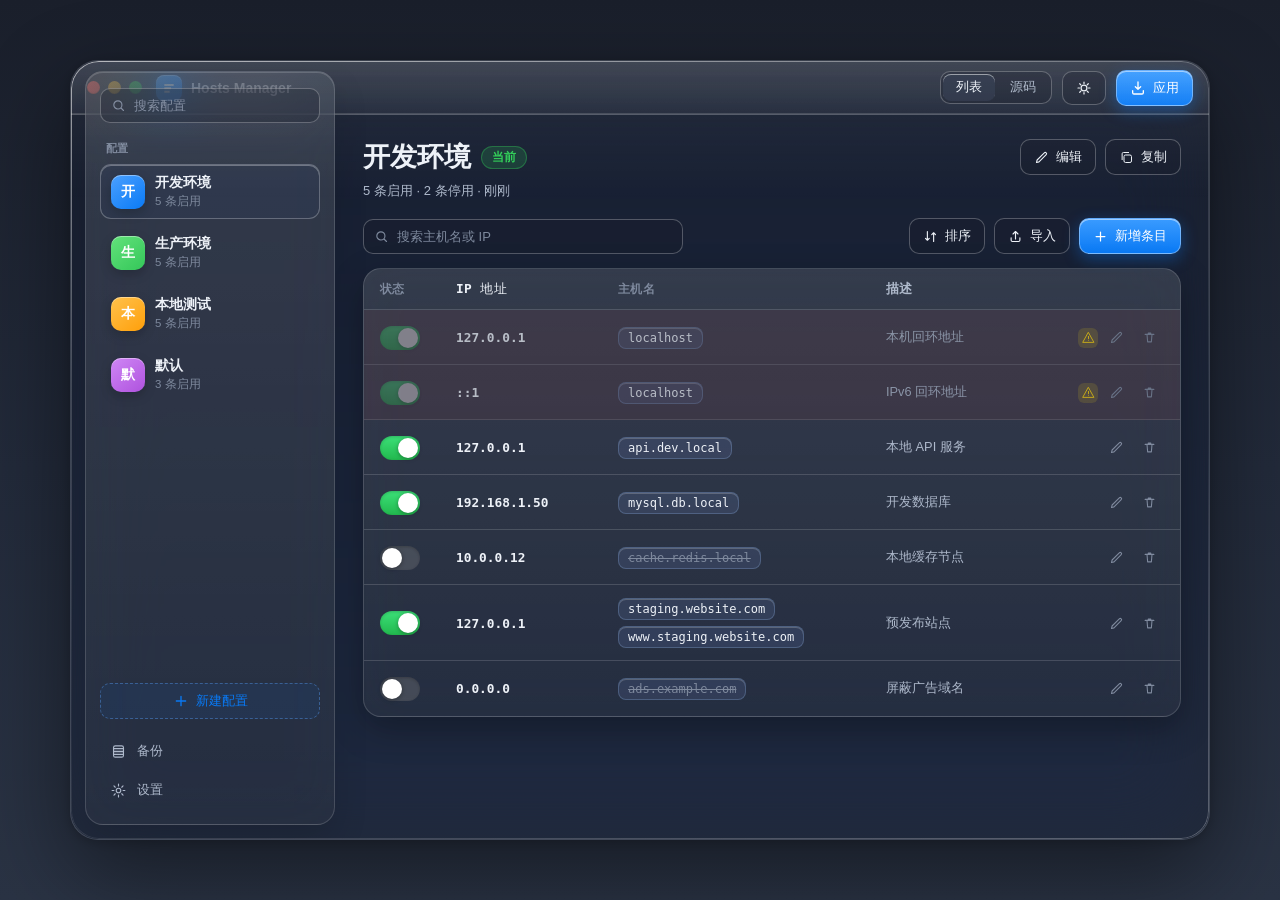
==== design/index.html @ 239b96df "2" ====
<!DOCTYPE html>
<html lang="zh-CN">
<head>
<meta charset="UTF-8">
<meta name="viewport" content="width=device-width, initial-scale=1.0">
<title>Hosts Manager</title>
<link rel="stylesheet" href="styles.css">
</head>
<body>
  <div class="desktop" id="desktop">
    <div class="window" id="window">
      <header class="toolbar glass" id="toolbar">
        <div class="traffic">
          <span class="dot close"></span>
          <span class="dot minimize"></span>
          <span class="dot zoom"></span>
        </div>
        <div class="toolbar-title">
          <span class="app-mark" aria-hidden="true">
            <svg viewBox="0 0 24 24" width="16" height="16"><path fill="currentColor" d="M5 6h14v3H5zM5 11h10v3H5zM5 16h8v3H5z"/></svg>
          </span>
          <span class="title-text" data-i18n="title">Hosts Manager</span>
        </div>
        <div class="toolbar-actions">
          <div class="seg" id="editModeSeg" role="tablist">
            <button class="seg-btn active" data-mode="list" role="tab" data-i18n="list">列表</button>
            <button class="seg-btn" data-mode="source" role="tab" data-i18n="source">源码</button>
          </div>
          <button class="btn btn-ghost" id="toggleThemeBtn" title="Appearance">
            <svg viewBox="0 0 24 24" width="16" height="16" class="ic"><circle cx="12" cy="12" r="4.4" fill="none" stroke="currentColor" stroke-width="1.8"/><path d="M12 3v2.2M12 18.8V21M3 12h2.2M18.8 12H21M5.6 5.6l1.6 1.6M16.8 16.8l1.6 1.6M18.4 5.6l-1.6 1.6M7.2 16.8l-1.6 1.6" stroke="currentColor" stroke-width="1.8" stroke-linecap="round"/></svg>
          </button>
          <button class="btn btn-primary" id="applyBtn">
            <svg viewBox="0 0 24 24" width="16" height="16" class="ic"><path d="M12 3v11m0 0l-4-4m4 4l4-4" fill="none" stroke="currentColor" stroke-width="2" stroke-linecap="round" stroke-linejoin="round"/><path d="M4 16v3a2 2 0 0 0 2 2h12a2 2 0 0 0 2-2v-3" fill="none" stroke="currentColor" stroke-width="2" stroke-linecap="round"/></svg>
            <span data-i18n="apply">应用</span>
          </button>
        </div>
      </header>

      <div class="body">
        <aside class="sidebar glass" id="sidebar">
          <div class="search-wrap">
            <svg viewBox="0 0 24 24" width="15" height="15" class="search-ic"><circle cx="11" cy="11" r="6.5" fill="none" stroke="currentColor" stroke-width="1.8"/><path d="M16 16l4 4" stroke="currentColor" stroke-width="1.8" stroke-linecap="round"/></svg>
            <input type="text" id="profileSearch" class="search-input" data-i18n-ph="searchProfile" placeholder="搜索配置" autocomplete="off">
          </div>

          <div class="sidebar-label" data-i18n="profiles">配置</div>
          <div class="profile-list" id="profileList"></div>

          <button class="btn btn-ghost btn-new" id="newProfileBtn">
            <svg viewBox="0 0 24 24" width="16" height="16" class="ic"><path d="M12 5v14M5 12h14" stroke="currentColor" stroke-width="2" stroke-linecap="round"/></svg>
            <span data-i18n="newProfile">新建配置</span>
          </button>

          <nav class="sidebar-nav" id="sidebarNav">
            <button class="nav-item" data-view="backups">
              <svg viewBox="0 0 24 24" width="17" height="17" class="ic"><path d="M5 8h14M5 12h14M5 16h14" stroke="currentColor" stroke-width="1.8" stroke-linecap="round"/><rect x="5" y="4" width="14" height="16" rx="2.5" fill="none" stroke="currentColor" stroke-width="1.6"/></svg>
              <span data-i18n="backups">备份</span>
            </button>
            <button class="nav-item" data-view="settings">
              <svg viewBox="0 0 24 24" width="17" height="17" class="ic"><circle cx="12" cy="12" r="3.2" fill="none" stroke="currentColor" stroke-width="1.6"/><path d="M12 3v2.5M12 18.5V21M3 12h2.5M18.5 12H21M5.6 5.6l1.8 1.8M16.6 16.6l1.8 1.8M18.4 5.6l-1.8 1.8M7.4 16.6l-1.8 1.8" stroke="currentColor" stroke-width="1.6" stroke-linecap="round"/></svg>
              <span data-i18n="settings">设置</span>
            </button>
          </nav>
        </aside>

        <main class="content" id="content">
          <div class="view" id="view-profiles">
            <section class="profile-head">
              <div class="head-info">
                <div class="head-title-row">
                  <h1 id="profileName">开发环境</h1>
                  <span class="badge badge-active" id="activeBadge">当前</span>
                </div>
                <p class="head-sub" id="profileMeta">6 条启用 · 2 条停用</p>
              </div>
              <div class="head-actions">
                <button class="btn btn-ghost" id="editProfileBtn">
                  <svg viewBox="0 0 24 24" width="15" height="15" class="ic"><path d="M4 20l1-4L16.5 4.5a2.1 2.1 0 0 1 3 3L8 19l-4 1z" fill="none" stroke="currentColor" stroke-width="1.7" stroke-linejoin="round"/></svg>
                  <span data-i18n="edit">编辑</span>
                </button>
                <button class="btn btn-ghost" id="duplicateProfileBtn">
                  <svg viewBox="0 0 24 24" width="15" height="15" class="ic"><rect x="8" y="8" width="12" height="12" rx="2.5" fill="none" stroke="currentColor" stroke-width="1.6"/><path d="M5 16V6a2 2 0 0 1 2-2h9" fill="none" stroke="currentColor" stroke-width="1.6"/></svg>
                  <span data-i18n="duplicate">复制</span>
                </button>
              </div>
            </section>

            <div class="list-toolbar">
              <div class="search-wrap search-inline">
                <svg viewBox="0 0 24 24" width="15" height="15" class="search-ic"><circle cx="11" cy="11" r="6.5" fill="none" stroke="currentColor" stroke-width="1.8"/><path d="M16 16l4 4" stroke="currentColor" stroke-width="1.8" stroke-linecap="round"/></svg>
                <input type="text" id="entrySearch" class="search-input" data-i18n-ph="searchEntry" placeholder="搜索主机名或 IP" autocomplete="off">
              </div>
              <div class="list-actions">
                <button class="btn btn-ghost" id="sortBtn" title="Sort">
                  <svg viewBox="0 0 24 24" width="15" height="15" class="ic"><path d="M7 4v14m0 0l-3-3m3 3l3-3M17 20V6m0 0l-3 3m3-3l3 3" stroke="currentColor" stroke-width="1.8" stroke-linecap="round" stroke-linejoin="round"/></svg>
                  <span data-i18n="sort">排序</span>
                </button>
                <button class="btn btn-ghost" id="importBtn" title="Import">
                  <svg viewBox="0 0 24 24" width="15" height="15" class="ic"><path d="M12 16V4m0 0L8 8m4-4l4 4M5 14v4a2 2 0 0 0 2 2h10a2 2 0 0 0 2-2v-4" fill="none" stroke="currentColor" stroke-width="1.8" stroke-linecap="round" stroke-linejoin="round"/></svg>
                  <span data-i18n="import">导入</span>
                </button>
                <button class="btn btn-primary" id="addEntryBtn">
                  <svg viewBox="0 0 24 24" width="15" height="15" class="ic"><path d="M12 5v14M5 12h14" stroke="currentColor" stroke-width="2" stroke-linecap="round"/></svg>
                  <span data-i18n="addEntry">新增条目</span>
                </button>
              </div>
            </div>

            <div class="entry-table glass" id="entryTable">
              <div class="table-head">
                <span class="col-state" data-i18n="colState">状态</span>
                <span class="col-ip" data-i18n="colIP">IP 地址</span>
                <span class="col-host" data-i18n="colHost">主机名</span>
                <span class="col-desc" data-i18n="colDesc">描述</span>
                <span class="col-actions"></span>
              </div>
              <div class="table-body" id="entryRows"></div>
              <div class="empty-state" id="emptyProfile" hidden>
                <div class="empty-icon">
                  <svg viewBox="0 0 24 24" width="26" height="26"><path d="M4 7h16M4 12h10M4 17h8" stroke="currentColor" stroke-width="1.8" stroke-linecap="round"/></svg>
                </div>
                <p data-i18n="emptyProfile">此配置暂无条目</p>
                <p class="empty-hint" data-i18n="emptyProfileHint">点击“新增条目”开始添加</p>
              </div>
              <div class="empty-state" id="emptySearch" hidden>
                <div class="empty-icon">
                  <svg viewBox="0 0 24 24" width="26" height="26"><circle cx="11" cy="11" r="6.5" fill="none" stroke="currentColor" stroke-width="1.8"/><path d="M16 16l4 4" stroke="currentColor" stroke-width="1.8" stroke-linecap="round"/></svg>
                </div>
                <p data-i18n="emptySearch">没有匹配的条目</p>
                <p class="empty-hint" data-i18n="emptySearchHint">换个关键词试试</p>
              </div>
            </div>

            <div class="entry-editor glass" id="sourceView" hidden>
              <div class="editor-toolbar">
                <span class="editor-title" data-i18n="sourcePreview">/etc/hosts 预览</span>
                <div class="editor-actions">
                  <button class="btn btn-ghost" id="commentBtn" data-i18n="comment">注释</button>
                  <button class="btn btn-ghost" id="uncommentBtn" data-i18n="uncomment">取消注释</button>
                </div>
              </div>
              <textarea id="sourceArea" class="source-area" spellcheck="false"></textarea>
              <div class="editor-foot">
                <span id="sourceMeta">0 条启用 · 0 条注释</span>
                <span class="mono-hint" data-i18n="backupHint">写入前会自动备份当前 hosts 文件</span>
              </div>
            </div>
          </div>

          <div class="view" id="view-backups" hidden>
            <section class="page-head">
              <h1 data-i18n="backupsTitle">备份</h1>
              <p data-i18n="backupsSub">每次写入前自动生成时间戳备份，可预览并还原。</p>
            </section>
            <div class="backup-list" id="backupList"></div>
          </div>

          <div class="view" id="view-settings" hidden>
            <section class="page-head">
              <h1 data-i18n="settingsTitle">设置</h1>
              <p data-i18n="settingsSub">管理默认行为、外观与备份策略。</p>
            </section>
            <div class="settings-group glass">
              <div class="setting-row">
                <div><div class="setting-name" data-i18n="defaultProfile">默认配置</div><div class="setting-desc" data-i18n="defaultProfileDesc">启动时选中的配置</div></div>
                <select id="setDefaultProfile" class="select"></select>
              </div>
              <div class="setting-row">
                <div><div class="setting-name" data-i18n="startup">启动行为</div><div class="setting-desc" data-i18n="startupDesc">打开 App 时的默认视图</div></div>
                <select id="setStartupView" class="select"></select>
              </div>
              <div class="setting-row">
                <div><div class="setting-name" data-i18n="retention">备份保留数量</div><div class="setting-desc" data-i18n="retentionDesc">超过数量后自动清理旧备份</div></div>
                <div class="stepper">
                  <button class="stepper-btn" data-step="-1">−</button>
                  <span id="retentionVal">30</span>
                  <button class="stepper-btn" data-step="1">+</button>
                </div>
              </div>
              <div class="setting-row">
                <div><div class="setting-name" data-i18n="lang">界面语言</div><div class="setting-desc" data-i18n="langDesc">中文 / English</div></div>
                <div class="seg" id="langSeg">
                  <button class="seg-btn active" data-lang="system" data-i18n="auto">自动</button>
                  <button class="seg-btn" data-lang="zh">中文</button>
                  <button class="seg-btn" data-lang="en">EN</button>
                </div>
              </div>
              <div class="setting-row">
                <div><div class="setting-name" data-i18n="appearance">外观</div><div class="setting-desc" data-i18n="appearanceDesc">亮色、暗色或跟随系统</div></div>
                <div class="seg" id="themeSeg">
                  <button class="seg-btn" data-theme="auto" data-i18n="auto">自动</button>
                  <button class="seg-btn" data-theme="light" data-i18n="light">浅色</button>
                  <button class="seg-btn active" data-theme="dark" data-i18n="dark">深色</button>
                </div>
              </div>
            </div>
          </div>
        </main>
      </div>
    </div>

    <div class="modal-backdrop" id="modalBackdrop" hidden>
      <div class="modal glass" role="dialog" aria-modal="true">
        <div class="modal-head">
          <h2 id="modalTitle">应用配置</h2>
          <button class="modal-close" id="modalClose">
            <svg viewBox="0 0 24 24" width="16" height="16"><path d="M6 6l12 12M18 6L6 18" stroke="currentColor" stroke-width="1.9" stroke-linecap="round"/></svg>
          </button>
        </div>
        <div class="modal-body" id="modalBody"></div>
        <div class="modal-foot" id="modalFoot"></div>
      </div>
    </div>

    <div class="toast" id="toast" hidden></div>
  </div>

<script src="app.js"></script>
</body>
</html>
---- design/styles.css ----
:root{
  --r-window: 28px;
  --r-panel: 18px;
  --r-item: 11px;
  --accent:#0a7af5;
  --accent-2:#4aa0ff;
  --green:#30d158;
  --amber:#ffd60a;
  --red:#ff453a;
  --gray:#8e8e93;
}

body[data-theme="light"]{
  --glass:rgba(255,255,255,.5);
  --glass-strong:rgba(255,255,255,.66);
  --glass-soft:rgba(255,255,255,.3);
  --border:rgba(255,255,255,.55);
  --border-strong:rgba(18,26,42,.14);
  --text:#1b1f27;
  --text-2:#4f5a6b;
  --text-3:#8a93a3;
  --row-hover:rgba(18,26,42,.05);
  --chip:rgba(235,240,250,.85);
  --chip-border:rgba(120,150,200,.28);
  --mono-bg:rgba(20,28,45,.03);
  --skeleton:rgba(40,60,100,.12);
  --desktop:linear-gradient(180deg,#e8eef7 0%,#d4dded 52%,#c7d3e6 100%);
  --rim:linear-gradient(165deg,rgba(255,255,255,.95),rgba(255,255,255,.3) 30%,rgba(255,255,255,.07) 62%,rgba(255,255,255,.45));
  --glare:rgba(255,255,255,.7);
  --shadow:0 30px 80px rgba(20,30,50,.22), 0 2px 10px rgba(20,30,50,.08);
  --shadow-soft:0 10px 30px rgba(20,30,50,.12);
}

body[data-theme="dark"]{
  --glass:rgba(36,44,60,.5);
  --glass-strong:rgba(48,58,80,.64);
  --glass-soft:rgba(24,30,42,.36);
  --border:rgba(255,255,255,.15);
  --border-strong:rgba(255,255,255,.26);
  --text:#eef2f8;
  --text-2:#aeb9cb;
  --text-3:#7f8a9e;
  --row-hover:rgba(255,255,255,.06);
  --chip:rgba(120,150,220,.15);
  --chip-border:rgba(160,200,255,.24);
  --mono-bg:rgba(0,0,0,.28);
  --skeleton:rgba(255,255,255,.09);
  --desktop:linear-gradient(180deg,#1a1f2b 0%,#222a3a 52%,#2a3344 100%);
  --rim:linear-gradient(165deg,rgba(255,255,255,.6),rgba(255,255,255,.18) 30%,rgba(255,255,255,.04) 62%,rgba(255,255,255,.28));
  --glare:rgba(255,255,255,.16);
  --shadow:0 34px 90px rgba(0,0,0,.45), 0 2px 12px rgba(0,0,0,.2);
  --shadow-soft:0 12px 34px rgba(0,0,0,.3);
}

*{box-sizing:border-box;margin:0;padding:0}
[hidden]{display:none !important}
html,body{height:100%}
body{
  font-family:-apple-system,BlinkMacSystemFont,"SF Pro Text","PingFang SC","Helvetica Neue",sans-serif;
  color:var(--text);
  letter-spacing:0;
  -webkit-font-smoothing:antialiased;
  overflow:hidden;
}

.desktop{
  height:100vh;
  display:flex;
  align-items:center;
  justify-content:center;
  padding:34px 40px;
  background:var(--desktop);
}

.window{
  position:relative;
  width:min(1140px,100%);
  height:min(780px,calc(100vh - 68px));
  display:flex;
  flex-direction:column;
  border-radius:var(--r-window);
  background:var(--glass-soft);
  box-shadow:var(--shadow), inset 0 1px 0 var(--glare);
  border:1px solid var(--border);
  overflow:hidden;
  backdrop-filter:blur(44px) saturate(1.6);
  -webkit-backdrop-filter:blur(44px) saturate(1.6);
}
.window::before{
  content:"";
  position:absolute;inset:0;border-radius:inherit;padding:1px;
  background:var(--rim);
  -webkit-mask:linear-gradient(#000 0 0) content-box, linear-gradient(#000 0 0);
  -webkit-mask-composite:xor;
  mask:linear-gradient(#000 0 0) content-box, linear-gradient(#000 0 0);
  mask-composite:exclude;
  pointer-events:none;z-index:8;
}
.window::after{
  content:"";
  position:absolute;inset:0;border-radius:inherit;
  background:linear-gradient(180deg,var(--glare),transparent 18%);
  opacity:.4;pointer-events:none;z-index:7;
}
.window > *{position:relative;z-index:1}

.glass{
  background:
    linear-gradient(180deg,rgba(255,255,255,.10),rgba(255,255,255,.03)),
    var(--glass);
  border:1px solid var(--border);
  backdrop-filter:blur(24px) saturate(1.5);
  -webkit-backdrop-filter:blur(24px) saturate(1.5);
  box-shadow:inset 0 1px 0 var(--glare), 0 8px 24px rgba(0,0,0,.10);
}

/* Toolbar */
.toolbar{
  height:54px;
  flex:0 0 54px;
  display:flex;
  align-items:center;
  gap:14px;
  padding:0 16px;
  position:static;
  border-radius:0;
  border-left:none;border-right:none;border-top:none;
  background:
    linear-gradient(180deg,rgba(255,255,255,.10),rgba(255,255,255,.02)),
    var(--glass);
  box-shadow:inset 0 -1px 0 var(--border);
}
.traffic{display:flex;gap:8px;align-items:center;position:relative;z-index:10}
.dot{width:13px;height:13px;border-radius:50%;box-shadow:inset 0 -1px 1px rgba(0,0,0,.2)}
.dot.close{background:#ff5f57}
.dot.minimize{background:#febc2e}
.dot.zoom{background:#28c840}
.toolbar-title{display:flex;align-items:center;gap:9px;min-width:0;position:relative;z-index:10}
.app-mark{
  width:26px;height:26px;border-radius:8px;flex:0 0 26px;
  display:grid;place-items:center;color:#fff;background:linear-gradient(140deg,var(--accent-2),var(--accent));
  box-shadow:inset 0 1px 0 rgba(255,255,255,.4), 0 3px 10px rgba(10,122,245,.45);
}
.title-text{font-weight:650;font-size:14px;white-space:nowrap}
.toolbar-actions{margin-left:auto;display:flex;align-items:center;gap:10px}

/* Segmented */
.seg{display:inline-flex;background:var(--glass-soft);border:1px solid var(--border-strong);border-radius:10px;padding:2px;gap:2px}
.seg-btn{
  border:none;background:transparent;color:var(--text-2);font:inherit;font-size:12.5px;
  padding:5px 13px;border-radius:8px;cursor:pointer;transition:background .18s,color .18s;white-space:nowrap;
}
.seg-btn:hover{color:var(--text)}
.seg-btn.active{background:var(--glass-strong);color:var(--text);box-shadow:inset 0 1px 0 rgba(255,255,255,.5)}
.lang-seg .seg-btn{padding:5px 11px;min-width:44px;text-align:center}

/* Buttons */
.btn{
  display:inline-flex;align-items:center;gap:7px;border:1px solid transparent;
  font:inherit;font-size:13px;font-weight:550;padding:8px 13px;border-radius:10px;cursor:pointer;
  transition:transform .08s,filter .15s;white-space:nowrap;color:var(--text);
}
.btn:active{transform:translateY(1px)}
.btn .ic{flex:0 0 auto}
.btn-primary{background:linear-gradient(180deg,#3a9bff,#0a7af5);color:#fff;border-color:rgba(255,255,255,.35);box-shadow:inset 0 1px 0 rgba(255,255,255,.5), 0 5px 16px rgba(10,122,245,.38)}
.btn-primary:hover{filter:brightness(1.06)}
.btn-ghost{background:var(--glass-soft);border-color:var(--border-strong);color:var(--text)}
.btn-ghost:hover{background:var(--glass-strong)}
.btn-new{width:100%;justify-content:center;margin-top:14px;border-style:dashed;color:var(--accent);background:rgba(10,122,245,.07);border-color:rgba(90,160,255,.4)}
.btn-new:hover{background:rgba(10,122,245,.12)}
.btn:disabled{opacity:.5;cursor:default;pointer-events:none}

/* Body / sidebar */
.body{position:static;display:flex;flex:1;min-height:0;padding:0 0 0 264px}
.sidebar{
  position:absolute;top:10px;left:14px;bottom:14px;width:250px;
  display:flex;flex-direction:column;padding:16px 14px;
  border-radius:var(--r-panel);border:1px solid var(--border);
  background:
    linear-gradient(180deg,rgba(255,255,255,.10),rgba(255,255,255,.03)),
    var(--glass);
  box-shadow:inset 0 1px 0 var(--glare), 0 14px 34px rgba(0,0,0,.14);
  backdrop-filter:blur(26px) saturate(1.5);
  -webkit-backdrop-filter:blur(26px) saturate(1.5);
  z-index:6;
}
.search-wrap{position:relative;display:flex;align-items:center}
.search-ic{position:absolute;left:11px;color:var(--text-3);pointer-events:none}
.search-input{
  width:100%;background:var(--glass-soft);border:1px solid var(--border-strong);border-radius:10px;
  padding:9px 10px 9px 33px;font:inherit;font-size:13px;color:var(--text);outline:none;
}
.search-input::placeholder{color:var(--text-3)}
.search-input:focus{border-color:var(--accent);box-shadow:0 0 0 3px rgba(10,122,245,.2)}
.sidebar-label{font-size:11px;font-weight:650;color:var(--text-3);text-transform:uppercase;letter-spacing:.4px;margin:18px 6px 8px}
.profile-list{flex:1;overflow:auto;display:flex;flex-direction:column;gap:6px;min-height:0}
.profile-item{
  display:flex;align-items:center;gap:10px;padding:9px 10px;border-radius:var(--r-item);
  cursor:pointer;border:1px solid transparent;transition:background .18s;
}
.profile-item:hover{background:var(--row-hover)}
.profile-item.active{background:var(--glass-strong);border-color:var(--border-strong);box-shadow:inset 0 1px 0 rgba(255,255,255,.3)}
.profile-item .avatar{
  width:34px;height:34px;border-radius:10px;flex:0 0 34px;display:grid;place-items:center;
  color:#fff;font-weight:700;font-size:14px;
  box-shadow:inset 0 1px 0 rgba(255,255,255,.4), 0 4px 12px rgba(0,0,0,.2);
}
.profile-item .p-info{flex:1;min-width:0}
.profile-item .p-name{font-size:13.5px;font-weight:600;white-space:nowrap;overflow:hidden;text-overflow:ellipsis}
.profile-item .p-meta{font-size:11.5px;color:var(--text-3);margin-top:2px}
.profile-item .p-apply{
  border:none;background:linear-gradient(180deg,#3a9bff,#0a7af5);color:#fff;border-radius:8px;
  width:26px;height:26px;display:grid;place-items:center;
  cursor:pointer;flex:0 0 26px;opacity:0;transition:opacity .18s;
  box-shadow:inset 0 1px 0 rgba(255,255,255,.4), 0 4px 12px rgba(10,122,245,.4);
}
.profile-item:hover .p-apply{opacity:1}
.p-apply svg{width:14px;height:14px}
.sidebar-nav{margin-top:14px;display:flex;flex-direction:column;gap:3px}
.nav-item{
  display:flex;align-items:center;gap:10px;width:100%;padding:9px 10px;border:none;background:transparent;
  color:var(--text-2);font:inherit;font-size:13px;border-radius:10px;cursor:pointer;text-align:left;
}
.nav-item:hover{background:var(--row-hover);color:var(--text)}
.nav-item.active{background:var(--glass-strong);color:var(--accent)}

/* Content */
.content{flex:1;min-width:0;overflow:auto;padding:24px 28px 30px}
.view{max-width:880px;margin:0 auto}
.page-head{margin-bottom:20px}
.page-head h1{font-size:26px;font-weight:720;letter-spacing:0}
.page-head p{color:var(--text-2);font-size:13.5px;margin-top:6px}

.profile-head{display:flex;align-items:flex-start;justify-content:space-between;gap:16px;margin-bottom:18px}
.head-title-row{display:flex;align-items:center;gap:10px;flex-wrap:wrap}
.head-title-row h1{font-size:27px;font-weight:740;letter-spacing:0}
.head-sub{color:var(--text-2);font-size:13px;margin-top:7px}
.badge{font-size:11.5px;font-weight:650;padding:3px 10px;border-radius:999px;white-space:nowrap}
.badge-active{color:var(--green);background:rgba(48,209,88,.16);border:1px solid rgba(48,209,88,.35)}
.badge-plain{color:var(--text-2);background:var(--glass-soft);border:1px solid var(--border-strong)}
.head-actions{display:flex;gap:9px}

.list-toolbar{display:flex;align-items:center;justify-content:space-between;gap:12px;margin-bottom:14px;flex-wrap:wrap}
.search-inline{flex:1;max-width:320px;min-width:200px}
.list-actions{display:flex;gap:9px;flex-wrap:wrap}

.entry-table{border-radius:var(--r-panel);overflow:hidden;box-shadow:var(--shadow-soft)}
.table-head{
  display:grid;grid-template-columns:64px 150px 1fr 180px 86px;gap:12px;align-items:center;
  padding:12px 16px;font-size:11.5px;font-weight:650;color:var(--text-3);text-transform:uppercase;letter-spacing:.4px;
  box-shadow:inset 0 -1px 0 var(--border);
}
.table-body{display:flex;flex-direction:column}
.entry-row{
  display:grid;grid-template-columns:64px 150px 1fr 180px 86px;gap:12px;align-items:center;
  padding:13px 16px;transition:background .15s;
  box-shadow:inset 0 -1px 0 var(--border);
}
.entry-row:last-child{box-shadow:none}
.entry-row:hover{background:var(--row-hover)}
.entry-row.system{opacity:.72}
.entry-row.conflict{background:rgba(255,69,58,.08)}
.entry-row.duplicate{background:rgba(48,209,88,.06)}

.col-state{display:flex;align-items:center}
.switch{
  width:40px;height:24px;border-radius:999px;position:relative;border:none;cursor:pointer;
  background:rgba(128,128,128,.34);transition:background .2s;flex:0 0 auto;
  box-shadow:inset 0 1px 3px rgba(0,0,0,.2);
}
.switch::after{
  content:"";position:absolute;top:2px;left:2px;width:20px;height:20px;border-radius:50%;background:#fff;
  box-shadow:0 1px 4px rgba(0,0,0,.35);transition:transform .2s;
}
.switch.on{background:linear-gradient(180deg,#3ce078,#22b84e)}
.switch.on::after{transform:translateX(16px)}
.switch:disabled{cursor:default;opacity:.5}
.col-ip{font-family:"SF Mono",ui-monospace,Menlo,monospace;font-size:12.8px;font-weight:550;color:var(--text);min-width:0;overflow:hidden;text-overflow:ellipsis}
.col-host{display:flex;flex-wrap:wrap;gap:6px;min-width:0}
.chip{
  font-family:"SF Mono",ui-monospace,Menlo,monospace;font-size:12px;padding:3px 9px;border-radius:8px;
  background:var(--chip);border:1px solid var(--chip-border);color:var(--text);max-width:100%;
  box-shadow:inset 0 1px 0 rgba(255,255,255,.2);
}
.chip.off{color:var(--text-3);text-decoration:line-through}
.col-desc{font-size:12.8px;color:var(--text-2);white-space:nowrap;overflow:hidden;text-overflow:ellipsis}
.col-actions{display:flex;gap:4px;justify-content:flex-end;align-items:center}
.flag-badge{width:20px;height:20px;border-radius:6px;display:grid;place-items:center;flex:0 0 20px}
.flag-badge svg{width:13px;height:13px}
.flag-badge.warn{color:var(--amber);background:rgba(255,214,10,.18)}
.flag-badge.danger{color:var(--red);background:rgba(255,69,58,.16)}
.icon-btn{
  width:29px;height:29px;border-radius:9px;display:grid;place-items:center;border:none;background:transparent;
  color:var(--text-3);cursor:pointer;transition:background .15s,color .15s;flex:0 0 29px;
}
.icon-btn:hover{background:var(--glass-strong);color:var(--text)}
.icon-btn svg{width:15px;height:15px}
.icon-btn.danger:hover{color:var(--red);background:rgba(255,69,58,.14)}

.empty-state{display:flex;flex-direction:column;align-items:center;gap:10px;padding:46px 20px;color:var(--text-3)}
.empty-icon{width:58px;height:58px;border-radius:16px;display:grid;place-items:center;background:var(--glass-soft);border:1px solid var(--border-strong)}
.empty-state p{font-size:13px;font-weight:600}
.empty-state .empty-hint{font-weight:400;font-size:12px;color:var(--text-3)}

/* Source editor */
.entry-editor{border-radius:var(--r-panel);overflow:hidden;display:flex;flex-direction:column;box-shadow:var(--shadow-soft)}
.editor-toolbar{display:flex;align-items:center;justify-content:space-between;padding:11px 16px;box-shadow:inset 0 -1px 0 var(--border);gap:12px}
.editor-title{font-size:12.5px;font-weight:650;color:var(--text-2);white-space:nowrap}
.editor-actions{display:flex;gap:8px}
.source-area{
  width:100%;min-height:380px;resize:none;border:none;outline:none;background:var(--mono-bg);color:var(--text);
  font-family:"SF Mono",ui-monospace,Menlo,monospace;font-size:13px;line-height:1.65;padding:18px 20px;tab-size:4;
}
.editor-foot{display:flex;justify-content:space-between;padding:11px 16px;box-shadow:inset 0 1px 0 var(--border);color:var(--text-3);font-size:12px;gap:12px;flex-wrap:wrap}
.mono-hint{font-family:"SF Mono",ui-monospace,Menlo,monospace;font-size:11.5px}

/* Backups */
.backup-list{display:flex;flex-direction:column;gap:12px}
.backup-item{border-radius:var(--r-panel);display:flex;align-items:center;gap:14px;padding:15px 17px;box-shadow:var(--shadow-soft)}
.backup-ic{width:42px;height:42px;border-radius:12px;display:grid;place-items:center;background:rgba(10,122,245,.12);color:var(--accent);flex:0 0 42px}
.backup-ic svg{width:20px;height:20px}
.backup-info{flex:1;min-width:0}
.backup-name{font-size:13.5px;font-weight:600;font-family:"SF Mono",ui-monospace,Menlo,monospace}
.backup-meta{font-size:12px;color:var(--text-3);margin-top:3px}
.backup-actions{display:flex;gap:8px}

/* Settings */
.settings-group{border-radius:var(--r-panel);overflow:hidden;box-shadow:var(--shadow-soft)}
.setting-row{display:flex;align-items:center;justify-content:space-between;gap:18px;padding:17px 19px;box-shadow:inset 0 -1px 0 var(--border)}
.setting-row:last-child{box-shadow:none}
.setting-name{font-size:13.5px;font-weight:600}
.setting-desc{font-size:12px;color:var(--text-3);margin-top:3px}
.select{background:var(--glass-soft);border:1px solid var(--border-strong);border-radius:10px;color:var(--text);font:inherit;font-size:13px;padding:8px 11px;outline:none;min-width:150px;max-width:240px}
.stepper{display:inline-flex;align-items:center;gap:2px;background:var(--glass-soft);border:1px solid var(--border-strong);border-radius:10px;padding:3px}
.stepper-btn{width:30px;height:28px;border:none;background:transparent;color:var(--text-2);font-size:17px;cursor:pointer;border-radius:8px}
.stepper-btn:hover{background:var(--glass-strong);color:var(--text)}
.stepper span{min-width:34px;text-align:center;font-size:13.5px;font-weight:650}

/* Modal */
.modal-backdrop{
  position:absolute;inset:0;display:flex;align-items:center;justify-content:center;z-index:20;
  background:rgba(10,14,24,.32);backdrop-filter:blur(8px);-webkit-backdrop-filter:blur(8px);
}
.modal{
  position:relative;width:min(580px,calc(100% - 44px));border-radius:22px;display:flex;flex-direction:column;max-height:84%;
  box-shadow:var(--shadow), inset 0 1px 0 var(--glare);
}
.modal::before{
  content:"";position:absolute;inset:0;border-radius:inherit;padding:1px;
  background:var(--rim);
  -webkit-mask:linear-gradient(#000 0 0) content-box, linear-gradient(#000 0 0);
  -webkit-mask-composite:xor;
  mask:linear-gradient(#000 0 0) content-box, linear-gradient(#000 0 0);
  mask-composite:exclude;
  pointer-events:none;z-index:5;
}
.modal-head{display:flex;align-items:center;justify-content:space-between;padding:18px 20px 14px;gap:12px}
.modal-head h2{font-size:18px;font-weight:700;min-width:0;overflow:hidden;text-overflow:ellipsis;white-space:nowrap}
.modal-close{width:30px;height:30px;border:none;border-radius:9px;background:var(--glass-soft);color:var(--text-2);cursor:pointer;display:grid;place-items:center;flex:0 0 30px}
.modal-close:hover{background:var(--glass-strong)}
.modal-body{padding:4px 20px;overflow:auto}
.modal-foot{display:flex;justify-content:flex-end;gap:10px;padding:16px 20px 18px;box-shadow:inset 0 1px 0 var(--border);flex-wrap:wrap}
.backup-note{display:flex;gap:10px;align-items:flex-start;padding:12px 14px;border-radius:12px;background:rgba(48,209,88,.13);border:1px solid rgba(48,209,88,.32);font-size:12.5px;color:var(--text-2);margin-bottom:14px}
.backup-note svg{width:16px;height:16px;flex:0 0 16px;color:var(--green)}
.diff{font-family:"SF Mono",ui-monospace,Menlo,monospace;font-size:12px;line-height:1.7;background:var(--mono-bg);border:1px solid var(--border);border-radius:12px;padding:13px 15px;overflow:auto;max-height:300px;white-space:pre}
.diff .add{color:var(--green)}
.diff .del{color:var(--red)}
.diff .meta{color:var(--text-3)}
.diff .seg-label{display:block;color:var(--text-3);font-family:-apple-system,"SF Pro Text",sans-serif;font-size:11px;font-weight:650;text-transform:uppercase;letter-spacing:.4px;margin:8px 0 2px}

.status-ok,.status-err{display:flex;align-items:center;gap:10px;font-weight:600;font-size:14px;margin-bottom:12px}
.status-ok{color:var(--green)}
.status-err{color:var(--red)}
.status-ok svg,.status-err svg{width:20px;height:20px;flex:0 0 20px}
.status-sub{font-size:12px;color:var(--text-2);font-weight:400;margin:2px 0 12px 30px;line-height:1.5;word-break:break-word}

/* Writing state */
.writing-state{display:flex;flex-direction:column;align-items:center;gap:14px;padding:28px 10px 22px}
.spinner{width:34px;height:34px;border-radius:50%;border:3px solid var(--border-strong);border-top-color:var(--accent);animation:spin .8s linear infinite}
.writing-state p{font-size:13.5px;color:var(--text-2);font-weight:600}
@keyframes spin{to{transform:rotate(360deg)}}

/* Entry form */
.entry-form{display:flex;flex-direction:column;gap:14px;padding:4px 0 6px}
.field{display:flex;flex-direction:column;gap:6px}
.field label{font-size:12px;font-weight:650;color:var(--text-2)}
.field input,.field select{background:var(--glass-soft);border:1px solid var(--border-strong);border-radius:11px;color:var(--text);font:inherit;font-size:13px;padding:10px 12px;outline:none}
.field input:focus{border-color:var(--accent);box-shadow:0 0 0 3px rgba(10,122,245,.2)}
.chip-input{display:flex;flex-direction:column;gap:8px}
.chip-list{display:flex;flex-wrap:wrap;gap:6px;min-height:30px;align-items:center}
.chip-input-row{display:flex;gap:8px}
.chip-input-row input{flex:1}
.chip-x{border:none;background:transparent;color:var(--text-3);cursor:pointer;font-size:14px;line-height:1;padding:0 2px 0 6px}
.chip-x:hover{color:var(--red)}
.field-inline{display:flex;align-items:center;justify-content:space-between;gap:12px;padding:13px 15px;border:1px solid var(--border);border-radius:12px;background:var(--glass-soft)}
.field-inline label{font-size:13px;font-weight:600;color:var(--text)}
.form-error{font-size:12.5px;color:var(--red);font-weight:600}
.form-hint{font-size:11.5px;color:var(--text-3);margin-top:4px}

/* Skeleton */
.skeleton{position:relative;overflow:hidden;background:var(--skeleton);border-radius:8px}
.skeleton::after{content:"";position:absolute;inset:0;transform:translateX(-100%);background:linear-gradient(90deg,transparent,rgba(255,255,255,.24),transparent);animation:shimmer 1.3s infinite}
@keyframes shimmer{100%{transform:translateX(100%)}}
.sk-row{display:grid;grid-template-columns:64px 150px 1fr 180px 86px;gap:12px;padding:16px;box-shadow:inset 0 -1px 0 var(--border);align-items:center}
.sk-row .sk-line{height:14px}
.sk-row .sk-chip{height:22px;width:80px}
.sk-avatar{width:34px;height:34px;border-radius:10px;flex:0 0 34px}
.sk-profile{display:flex;align-items:center;gap:10px;padding:10px}
.sk-profile .sk-line{height:13px;flex:1}
.sk-profile .sk-line.sk-sub{height:10px;width:60%;margin-top:6px}

/* Toast */
.toast{
  position:absolute;bottom:26px;left:50%;transform:translateX(-50%);z-index:30;
  border-radius:13px;box-shadow:var(--shadow);
  padding:12px 20px;font-size:13px;font-weight:550;display:flex;align-items:center;gap:10px;max-width:min(540px,calc(100% - 40px));
}
.toast .t-ic{width:18px;height:18px;flex:0 0 18px}

/* Scrollbars */
::-webkit-scrollbar{width:10px;height:10px}
::-webkit-scrollbar-thumb{background:rgba(128,128,128,.42);border-radius:6px;border:2px solid transparent;background-clip:content-box}
::-webkit-scrollbar-thumb:hover{background:rgba(128,128,128,.6);background-clip:content-box}

@media (max-width:880px){
  .table-head,.entry-row,.sk-row{grid-template-columns:56px 130px 1fr 70px;gap:10px}
  .col-desc{display:none}
  .sidebar{width:210px;flex:0 0 210px}
}
@media (max-width:720px){
  .desktop{padding:10px}
  .window{height:100vh;border-radius:16px}
  .sidebar{display:none}
  .head-title-row h1{font-size:22px}
  .list-toolbar{flex-direction:column;align-items:stretch}
  .list-actions{flex-wrap:wrap}
  .toolbar{gap:8px;padding:0 10px}
}
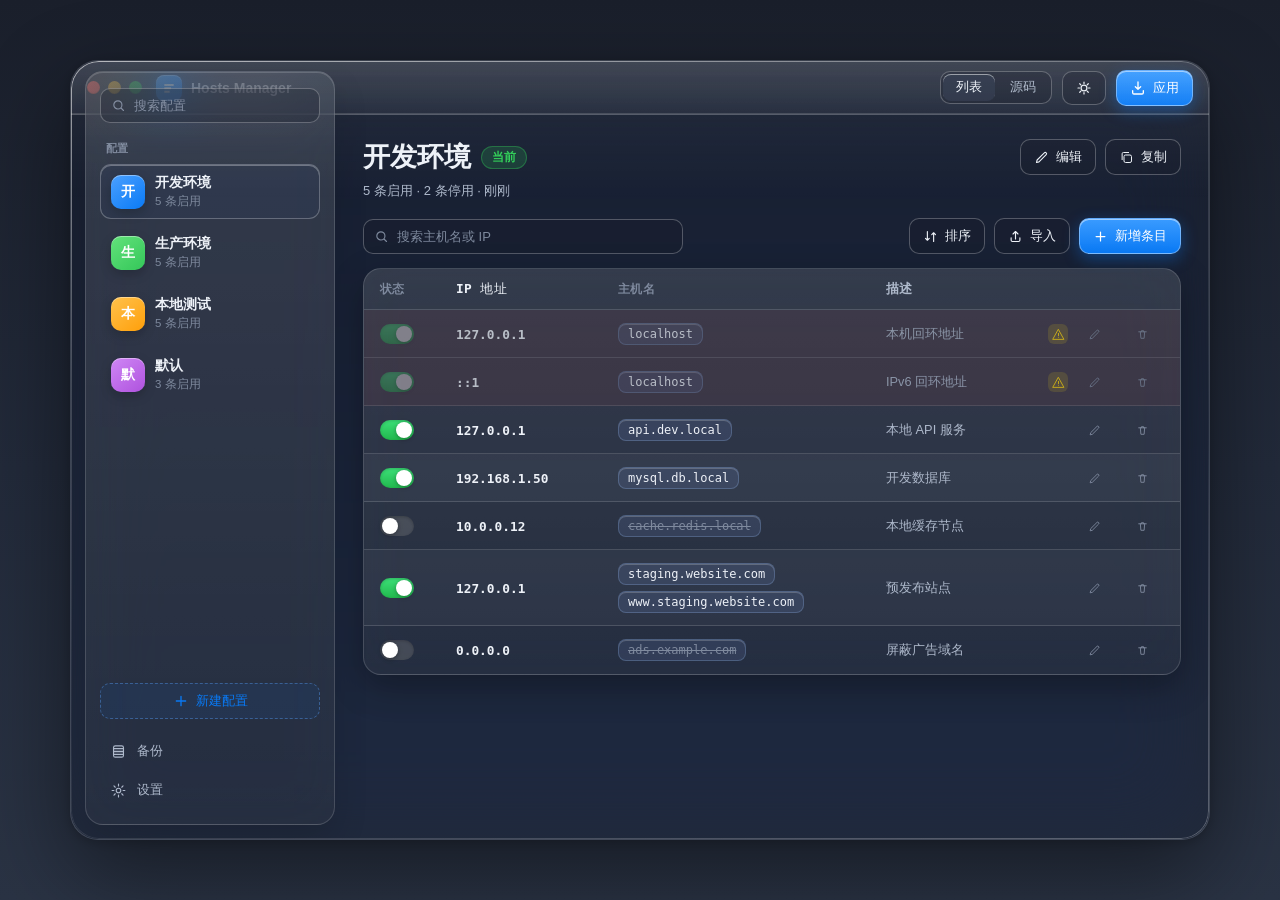
==== commit 8506b91e: "Rework background write helper and improve app UX - Single Enable flow, launch guide, helper-only wr" ====
--- a/design/index.html
+++ b/design/index.html
@@ -162,10 +162,6 @@
             </section>
             <div class="settings-group glass">
               <div class="setting-row">
-                <div><div class="setting-name" data-i18n="defaultProfile">默认配置</div><div class="setting-desc" data-i18n="defaultProfileDesc">启动时选中的配置</div></div>
-                <select id="setDefaultProfile" class="select"></select>
-              </div>
-              <div class="setting-row">
                 <div><div class="setting-name" data-i18n="startup">启动行为</div><div class="setting-desc" data-i18n="startupDesc">打开 App 时的默认视图</div></div>
                 <select id="setStartupView" class="select"></select>
               </div>
--- a/design/styles.css
+++ b/design/styles.css
@@ -19,6 +19,7 @@
   --text:#1b1f27;
   --text-2:#4f5a6b;
   --text-3:#8a93a3;
+  --row-zebra:rgba(18,26,42,.025);
   --row-hover:rgba(18,26,42,.05);
   --chip:rgba(235,240,250,.85);
   --chip-border:rgba(120,150,200,.28);
@@ -40,6 +41,7 @@
   --text:#eef2f8;
   --text-2:#aeb9cb;
   --text-3:#7f8a9e;
+  --row-zebra:rgba(255,255,255,.03);
   --row-hover:rgba(255,255,255,.06);
   --chip:rgba(120,150,220,.15);
   --chip-border:rgba(160,200,255,.24);
@@ -257,6 +259,7 @@
   box-shadow:inset 0 -1px 0 var(--border);
 }
 .entry-row:last-child{box-shadow:none}
+.entry-row:nth-child(even){background:var(--row-zebra)}
 .entry-row:hover{background:var(--row-hover)}
 .entry-row.system{opacity:.72}
 .entry-row.conflict{background:rgba(255,69,58,.08)}
@@ -264,16 +267,16 @@
 
 .col-state{display:flex;align-items:center}
 .switch{
-  width:40px;height:24px;border-radius:999px;position:relative;border:none;cursor:pointer;
+  width:34px;height:20px;border-radius:999px;position:relative;border:none;cursor:pointer;
   background:rgba(128,128,128,.34);transition:background .2s;flex:0 0 auto;
   box-shadow:inset 0 1px 3px rgba(0,0,0,.2);
 }
 .switch::after{
-  content:"";position:absolute;top:2px;left:2px;width:20px;height:20px;border-radius:50%;background:#fff;
+  content:"";position:absolute;top:2px;left:2px;width:16px;height:16px;border-radius:50%;background:#fff;
   box-shadow:0 1px 4px rgba(0,0,0,.35);transition:transform .2s;
 }
 .switch.on{background:linear-gradient(180deg,#3ce078,#22b84e)}
-.switch.on::after{transform:translateX(16px)}
+.switch.on::after{transform:translateX(14px)}
 .switch:disabled{cursor:default;opacity:.5}
 .col-ip{font-family:"SF Mono",ui-monospace,Menlo,monospace;font-size:12.8px;font-weight:550;color:var(--text);min-width:0;overflow:hidden;text-overflow:ellipsis}
 .col-host{display:flex;flex-wrap:wrap;gap:6px;min-width:0}
@@ -290,11 +293,11 @@
 .flag-badge.warn{color:var(--amber);background:rgba(255,214,10,.18)}
 .flag-badge.danger{color:var(--red);background:rgba(255,69,58,.16)}
 .icon-btn{
-  width:29px;height:29px;border-radius:9px;display:grid;place-items:center;border:none;background:transparent;
-  color:var(--text-3);cursor:pointer;transition:background .15s,color .15s;flex:0 0 29px;
+  width:44px;height:20px;border-radius:999px;display:grid;place-items:center;border:none;background:transparent;
+  color:var(--text-3);cursor:pointer;transition:background .15s,color .15s;flex:0 0 44px;
 }
 .icon-btn:hover{background:var(--glass-strong);color:var(--text)}
-.icon-btn svg{width:15px;height:15px}
+.icon-btn svg{width:13px;height:13px}
 .icon-btn.danger:hover{color:var(--red);background:rgba(255,69,58,.14)}
 
 .empty-state{display:flex;flex-direction:column;align-items:center;gap:10px;padding:46px 20px;color:var(--text-3)}
